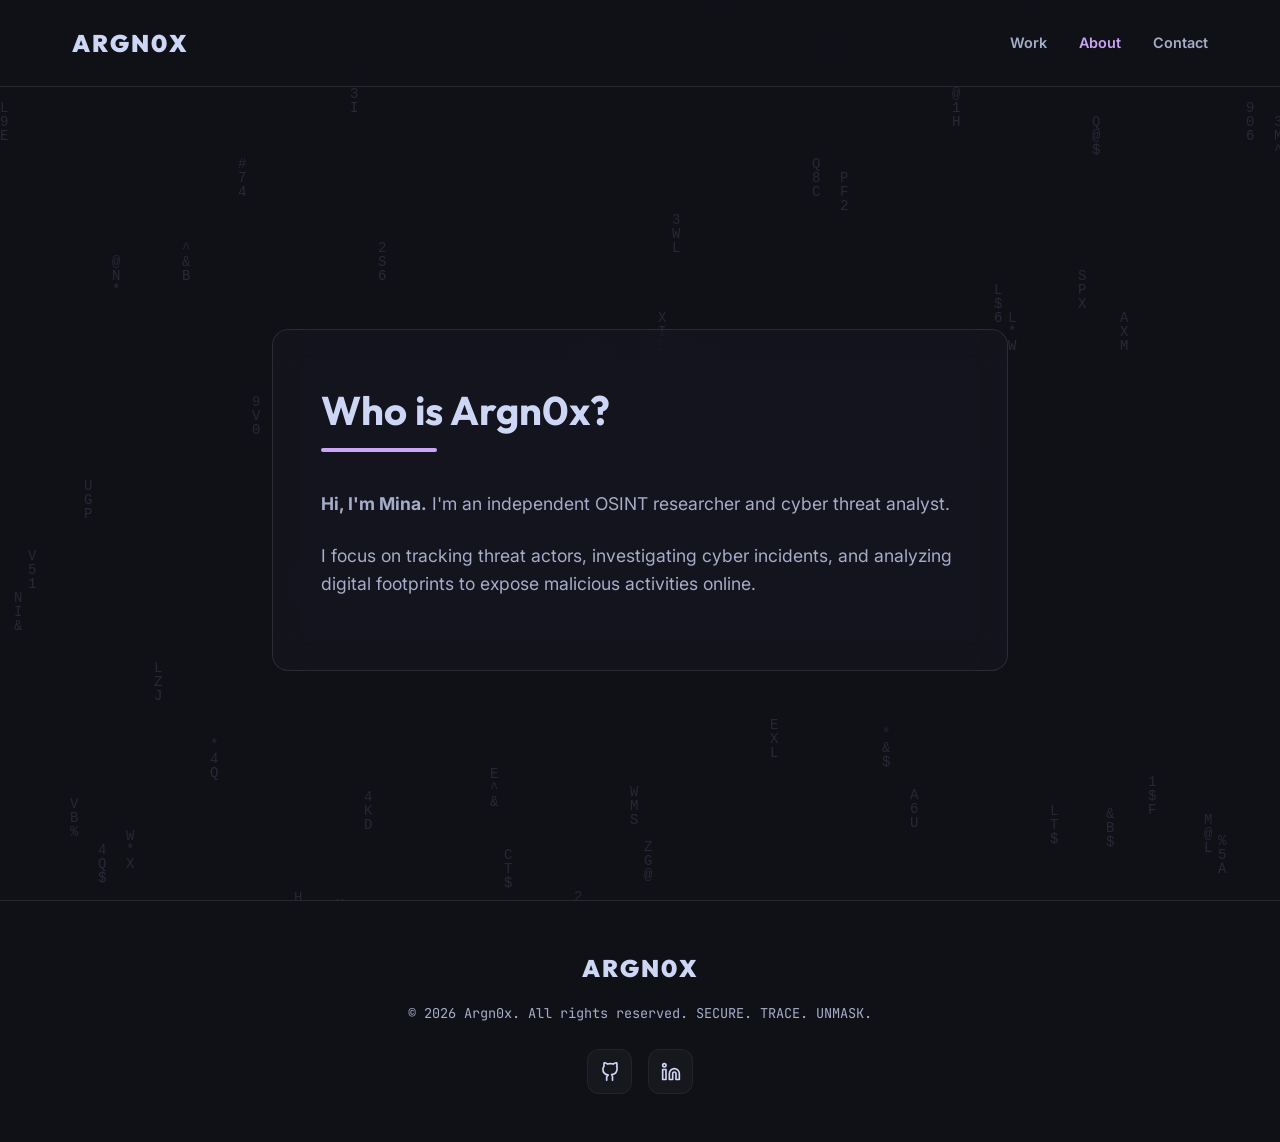
==== about.html @ 01303c82 "Initial commit for Argn0x Portfolio" ====
<!DOCTYPE html>
<html lang="en">
<head>
  <meta charset="UTF-8">
  <meta name="viewport" content="width=device-width, initial-scale=1.0">
  <title>About | Argn0x</title>
  
  <link rel="preconnect" href="https://fonts.googleapis.com">
  <link rel="preconnect" href="https://fonts.gstatic.com" crossorigin>
  <link href="https://fonts.googleapis.com/css2?family=Inter:wght@300;400;600;800&family=JetBrains+Mono:wght@400;700&family=Outfit:wght@400;700;900&display=swap" rel="stylesheet">
  
  <link rel="stylesheet" href="styles.css">
</head>
<body>
  <!-- Abstract Canvas Background -->
  <canvas id="matrix-canvas"></canvas>
  
  <nav class="navbar">
    <div class="nav-container">
      <div class="logo"><a href="index.html" style="text-decoration:none;"><span class="glitch" data-text="Argn0x">Argn0x</span></a></div>
      <ul class="nav-links">
        <li><a href="index.html#work">Work</a></li>
        <li><a href="about.html" style="color: var(--accent);">About</a></li>
        <li><a href="contact.html">Contact</a></li>
      </ul>
    </div>
  </nav>

  <section class="about" style="min-height: 100vh; display: flex; align-items: center; padding-top: 100px;">
    <div class="section-container" style="max-width: 800px; margin: 0 auto;">
      <div class="about-text glass-panel">
        <h2 class="section-title">Who is Argn0x?</h2>
        <p><strong>Hi, I'm Mina.</strong> I'm an independent OSINT researcher and cyber threat analyst.</p>
        <p>I focus on tracking threat actors, investigating cyber incidents, and analyzing digital footprints to expose malicious activities online.</p>
      </div>
    </div>
  </section>

  <footer>
    <div class="footer-content">
      <div class="logo"><span class="glitch" data-text="Argn0x">Argn0x</span></div>
      <p>&copy; 2026 Argn0x. All rights reserved. SECURE. TRACE. UNMASK.</p>
      <div class="social-links">
        <a href="https://github.com/argn0x" target="_blank" aria-label="GitHub">
          <svg xmlns="http://www.w3.org/2000/svg" width="24" height="24" viewBox="0 0 24 24" fill="none" stroke="currentColor" stroke-width="2" stroke-linecap="round" stroke-linejoin="round"><path d="M15 22v-4a4.8 4.8 0 0 0-1-3.02c3.14-.35 6.44-1.54 6.44-7A5.44 5.44 0 0 0 20 4.77 5.07 5.07 0 0 0 19.91 1S18.73.65 16 2.48a13.38 13.38 0 0 0-7 0C6.27.65 5.09 1 5.09 1A5.07 5.07 0 0 0 5 4.77a5.44 5.44 0 0 0-1.5 3.78c0 5.42 3.3 6.61 6.44 7A4.8 4.8 0 0 0 8 18v4"></path></svg>
        </a>
        <a href="https://www.linkedin.com/in/argn0x/" target="_blank" aria-label="LinkedIn">
          <svg xmlns="http://www.w3.org/2000/svg" width="24" height="24" viewBox="0 0 24 24" fill="none" stroke="currentColor" stroke-width="2" stroke-linecap="round" stroke-linejoin="round"><path d="M16 8a6 6 0 0 1 6 6v7h-4v-7a2 2 0 0 0-2-2 2 2 0 0 0-2 2v7h-4v-7a6 6 0 0 1 6-6z"></path><rect x="2" y="9" width="4" height="12"></rect><circle cx="4" cy="4" r="2"></circle></svg>
        </a>
      </div>
    </div>
  </footer>
  <script src="script.js"></script>
</body>
</html>
---- styles.css ----
:root {
  --bg: #111118;
  --surface: #1e1e2e;
  --surface-2: #313244;
  --surface-glow: rgba(198, 160, 246, 0.05);
  --border: rgba(255, 255, 255, 0.1);
  --border-hover: rgba(203, 166, 247, 0.5);
  
  --text: #cdd6f4;
  --text-muted: #a6adc8;
  --accent: #cba6f7;
  --accent-2: #89b4fa;
  --neon-glow: 0 0 15px rgba(203, 166, 247, 0.4);
}

* {
  margin: 0;
  padding: 0;
  box-sizing: border-box;
}

html {
  scroll-behavior: smooth;
}

body {
  background-color: var(--bg);
  color: var(--text);
  font-family: 'Inter', sans-serif;
  line-height: 1.6;
  overflow-x: hidden;
}

/* Background Canvas */
#matrix-canvas {
  position: fixed;
  top: 0;
  left: 0;
  width: 100vw;
  height: 100vh;
  z-index: -1;
  opacity: 0.15;
}

/* Typography */
h1, h2, h3, .glitch {
  font-family: 'Outfit', sans-serif;
}

/* Nav */
.navbar {
  position: fixed;
  top: 0;
  width: 100%;
  padding: 1.5rem 0;
  background: rgba(17, 17, 24, 0.8);
  backdrop-filter: blur(12px);
  -webkit-backdrop-filter: blur(12px);
  border-bottom: 1px solid var(--border);
  z-index: 100;
}

.nav-container {
  max-width: 1200px;
  margin: 0 auto;
  display: flex;
  justify-content: space-between;
  align-items: center;
  padding: 0 2rem;
}

.logo .glitch {
  font-size: 1.5rem;
  font-weight: 900;
  color: var(--text);
  position: relative;
  letter-spacing: 2px;
  text-transform: uppercase;
}

.nav-links {
  list-style: none;
  display: flex;
  gap: 2rem;
}

.nav-links a {
  color: var(--text-muted);
  text-decoration: none;
  font-weight: 600;
  font-size: 0.9rem;
  transition: color 0.3s ease;
}

.nav-links a:hover {
  color: var(--accent);
}

/* Hero */
.hero {
  min-height: 100vh;
  display: flex;
  align-items: center;
  justify-content: center;
  text-align: center;
  padding: 0 2rem;
  position: relative;
}

.hero-content {
  max-width: 800px;
  animation: fadeUp 1s cubic-bezier(0.16, 1, 0.3, 1) forwards;
}

.badge {
  display: inline-block;
  padding: 0.4rem 1rem;
  background: rgba(137, 180, 250, 0.1);
  color: var(--accent-2);
  border: 1px solid rgba(137, 180, 250, 0.2);
  border-radius: 50px;
  font-family: 'JetBrains Mono', monospace;
  font-size: 0.8rem;
  margin-bottom: 2rem;
  letter-spacing: 1px;
}

.hero-title {
  font-size: 5rem;
  line-height: 1.1;
  margin-bottom: 1rem;
  letter-spacing: -2px;
}

.gradient-text {
  background: linear-gradient(135deg, #cba6f7, #89b4fa);
  -webkit-background-clip: text;
  background-clip: text;
  -webkit-text-fill-color: transparent;
  display: inline-block;
  padding-bottom: 0.15em;
  margin-bottom: -0.15em;
  filter: drop-shadow(0 0 20px rgba(203, 166, 247, 0.3));
}

.hero-subtitle {
  font-size: 1.5rem;
  color: var(--text);
  margin-bottom: 1.5rem;
  font-weight: 400;
}

.hero-description {
  color: var(--text-muted);
  font-size: 1.1rem;
  max-width: 600px;
  margin: 0 auto 3rem;
}

.hero-buttons {
  display: flex;
  gap: 1rem;
  justify-content: center;
}

/* Buttons */
.btn {
  padding: 0.8rem 2rem;
  border-radius: 8px;
  font-weight: 600;
  text-decoration: none;
  transition: all 0.3s ease;
  font-family: 'Inter', sans-serif;
  cursor: pointer;
  border: none;
  font-size: 1rem;
}

.btn-primary {
  background: var(--text);
  color: var(--bg);
  box-shadow: 0 4px 14px rgba(255, 255, 255, 0.1);
}

.btn-primary:hover {
  background: var(--accent);
  box-shadow: var(--neon-glow);
  transform: translateY(-2px);
}

.btn-secondary {
  background: rgba(255,255,255,0.05);
  color: var(--text);
  border: 1px solid var(--border);
}

.btn-secondary:hover {
  background: rgba(255,255,255,0.1);
  border-color: var(--text-muted);
}

.w-100 { width: 100%; }

/* Sections */
.section-container {
  max-width: 1200px;
  margin: 0 auto;
  padding: 6rem 2rem;
}

.section-title {
  font-size: 2.5rem;
  margin-bottom: 3rem;
  position: relative;
  display: inline-block;
}

.section-title::after {
  content: '';
  position: absolute;
  bottom: -10px;
  left: 0;
  width: 40%;
  height: 4px;
  background: var(--accent);
  border-radius: 2px;
}

/* Grid & Cards */
.grid {
  display: grid;
  grid-template-columns: repeat(auto-fit, minmax(350px, 1fr));
  gap: 2rem;
}

.card {
  position: relative;
  background: rgba(30, 30, 46, 0.4);
  border: 1px solid var(--border);
  border-radius: 16px;
  padding: 2.5rem;
  text-decoration: none;
  color: var(--text);
  transition: all 0.4s cubic-bezier(0.16, 1, 0.3, 1);
  overflow: hidden;
  backdrop-filter: blur(10px);
  display: flex;
  flex-direction: column;
}

.card-glow {
  position: absolute;
  top: 0;
  left: 0;
  width: 100%;
  height: 100%;
  background: radial-gradient(circle at 50% 0%, rgba(203, 166, 247, 0.1), transparent 70%);
  opacity: 0;
  transition: opacity 0.4s;
  pointer-events: none;
}

.card:hover {
  transform: translateY(-5px);
  border-color: var(--border-hover);
  box-shadow: 0 10px 30px rgba(0,0,0,0.5);
}

.card:hover .card-glow {
  opacity: 1;
}

.card-tag {
  font-family: 'JetBrains Mono', monospace;
  font-size: 0.75rem;
  color: var(--accent-2);
  margin-bottom: 1rem;
  text-transform: uppercase;
  letter-spacing: 1px;
}

.card-title {
  font-size: 1.5rem;
  margin-bottom: 1rem;
  line-height: 1.3;
}

.card-desc {
  color: var(--text-muted);
  font-size: 0.95rem;
  margin-bottom: 2rem;
  flex-grow: 1;
}

.card-link {
  font-weight: 600;
  color: var(--accent);
  display: flex;
  align-items: center;
  gap: 0.5rem;
  font-size: 0.9rem;
  transition: gap 0.3s;
}

.card:hover .card-link {
  gap: 0.8rem;
}

/* About / Contact Grid */
.about-grid {
  display: grid;
  grid-template-columns: 1fr 1fr;
  gap: 3rem;
}

.glass-panel {
  background: rgba(30, 30, 46, 0.3);
  border: 1px solid var(--border);
  border-radius: 16px;
  padding: 3rem;
  backdrop-filter: blur(16px);
}

.about-text p {
  color: var(--text-muted);
  margin-bottom: 1.5rem;
  font-size: 1.1rem;
}

.stats {
  display: flex;
  gap: 2rem;
  margin-top: 3rem;
}

.stat-value {
  display: block;
  font-family: 'Outfit', sans-serif;
  font-size: 2.5rem;
  font-weight: 900;
  color: var(--accent);
  line-height: 1;
}

.stat-label {
  font-size: 0.8rem;
  color: var(--text-muted);
  text-transform: uppercase;
  letter-spacing: 1px;
}

/* Form */
.contact-card h3 {
  font-size: 1.8rem;
  margin-bottom: 0.5rem;
}

.contact-card p {
  color: var(--text-muted);
  margin-bottom: 2rem;
  font-size: 0.9rem;
}

.input-group {
  margin-bottom: 1.5rem;
}

.input-group label {
  display: block;
  margin-bottom: 0.5rem;
  font-size: 0.85rem;
  color: var(--text-muted);
  font-weight: 600;
}

.input-group input, .input-group textarea {
  width: 100%;
  padding: 1rem;
  background: rgba(17, 17, 24, 0.5);
  border: 1px solid var(--border);
  border-radius: 8px;
  color: var(--text);
  font-family: 'Inter', sans-serif;
  transition: all 0.3s;
}

.input-group input:focus, .input-group textarea:focus {
  outline: none;
  border-color: var(--accent);
  box-shadow: 0 0 0 2px rgba(203, 166, 247, 0.2);
}

/* Footer */
footer {
  border-top: 1px solid var(--border);
  padding: 3rem 2rem;
  text-align: center;
  background: rgba(17, 17, 24, 0.8);
}

footer .logo {
  margin-bottom: 1rem;
}

footer p {
  color: var(--text-muted);
  font-size: 0.85rem;
  font-family: 'JetBrains Mono', monospace;
  margin-bottom: 1rem;
}

.social-links {
  display: flex;
  justify-content: center;
  gap: 1rem;
  margin-top: 1.5rem;
}

.social-links a {
  color: var(--text);
  background: rgba(255, 255, 255, 0.03);
  width: 45px;
  height: 45px;
  border-radius: 12px;
  display: flex;
  align-items: center;
  justify-content: center;
  transition: all 0.3s ease;
  border: 1px solid rgba(255, 255, 255, 0.05);
}

.social-links a svg {
  width: 20px;
  height: 20px;
}

.social-links a:hover {
  background: rgba(255, 255, 255, 0.1);
  transform: translateY(-3px);
  border-color: rgba(255, 255, 255, 0.15);
  box-shadow: 0 5px 15px rgba(0, 0, 0, 0.3);
}

/* Animations */
@keyframes fadeUp {
  from { opacity: 0; transform: translateY(30px); }
  to { opacity: 1; transform: translateY(0); }
}

/* Responsive */
@media (max-width: 900px) {
  .hero-title { font-size: 3.5rem; }
  .about-grid { grid-template-columns: 1fr; }
}

@media (max-width: 600px) {
  .nav-links { display: none; }
  .hero-title { font-size: 2.8rem; }
  .hero-buttons { flex-direction: column; }
  .grid { grid-template-columns: 1fr; }
  .glass-panel { padding: 2rem; }
}
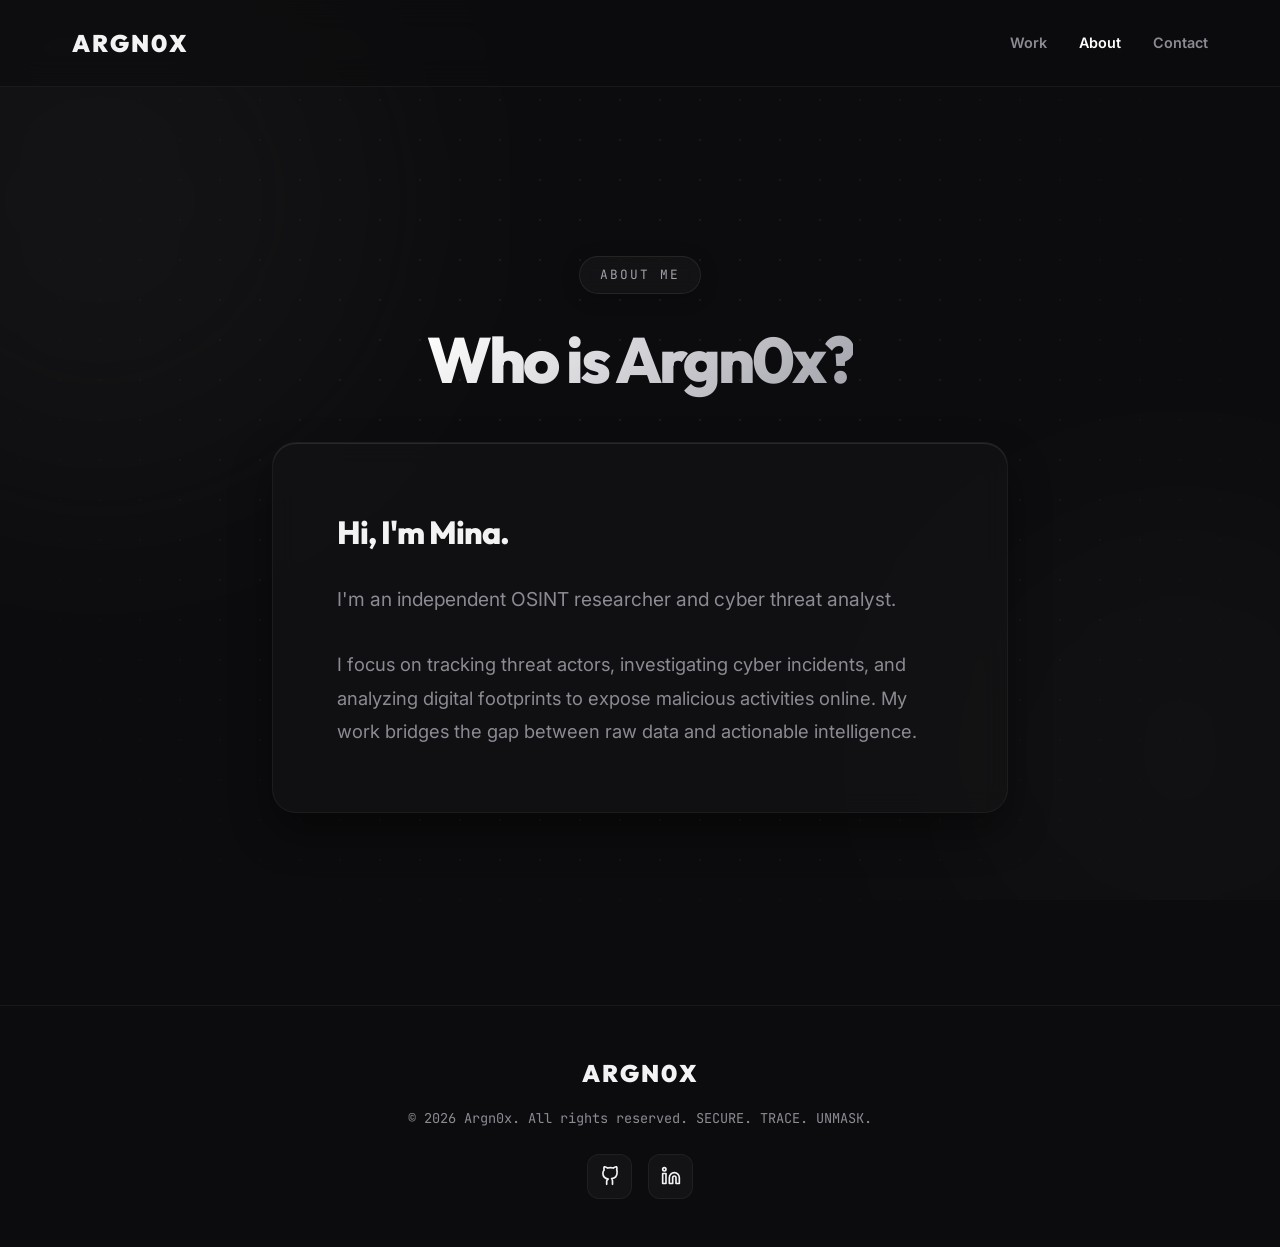
==== commit 12ef1578: "Initial commit for Argn0x Portfolio" ====
--- a/about.html
+++ b/about.html
@@ -12,12 +12,16 @@
   <link rel="stylesheet" href="styles.css">
 </head>
 <body>
-  <!-- Abstract Canvas Background -->
-  <canvas id="matrix-canvas"></canvas>
+  <!-- Premium Ambient Background -->
+  <div class="ambient-bg">
+    <div class="glow-orb orb-1"></div>
+    <div class="glow-orb orb-2"></div>
+  </div>
+  <div class="bg-grid"></div>
   
   <nav class="navbar">
     <div class="nav-container">
-      <div class="logo"><a href="index.html" style="text-decoration:none;"><span class="glitch" data-text="Argn0x">Argn0x</span></a></div>
+      <div class="logo"><a href="index.html" style="text-decoration:none;"><span class="logo-text">Argn0x</span></a></div>
       <ul class="nav-links">
         <li><a href="index.html#work">Work</a></li>
         <li><a href="about.html" style="color: var(--accent);">About</a></li>
@@ -26,19 +30,25 @@
     </div>
   </nav>
 
-  <section class="about" style="min-height: 100vh; display: flex; align-items: center; padding-top: 100px;">
-    <div class="section-container" style="max-width: 800px; margin: 0 auto;">
-      <div class="about-text glass-panel">
-        <h2 class="section-title">Who is Argn0x?</h2>
-        <p><strong>Hi, I'm Mina.</strong> I'm an independent OSINT researcher and cyber threat analyst.</p>
-        <p>I focus on tracking threat actors, investigating cyber incidents, and analyzing digital footprints to expose malicious activities online.</p>
+  <section class="about-hero" style="padding: 160px 2rem 6rem; display: flex; justify-content: center;">
+    <div class="section-container" style="max-width: 800px; width: 100%; text-align: center;">
+      <div class="badge" style="margin-bottom: 2rem;">ABOUT ME</div>
+      <h1 class="hero-title" style="font-size: 4rem; margin-bottom: 3rem;"><span class="gradient-text">Who is Argn0x?</span></h1>
+      <div class="card" style="text-align: left; padding: 4rem; border-radius: 24px; box-shadow: 0 20px 40px rgba(0,0,0,0.4), inset 0 1px 0 rgba(255,255,255,0.1);">
+        <h3 style="font-size: 2rem; margin-bottom: 1.5rem; color: var(--text); font-weight: 800; letter-spacing: -1px;">Hi, I'm Mina.</h3>
+        <p style="font-size: 1.2rem; color: var(--text-muted); margin-bottom: 2rem; line-height: 1.8;">
+          I'm an independent OSINT researcher and cyber threat analyst.
+        </p>
+        <p style="font-size: 1.15rem; color: var(--text-muted); line-height: 1.8;">
+          I focus on tracking threat actors, investigating cyber incidents, and analyzing digital footprints to expose malicious activities online. My work bridges the gap between raw data and actionable intelligence.
+        </p>
       </div>
     </div>
   </section>
 
   <footer>
     <div class="footer-content">
-      <div class="logo"><span class="glitch" data-text="Argn0x">Argn0x</span></div>
+      <div class="logo"><span class="logo-text">Argn0x</span></div>
       <p>&copy; 2026 Argn0x. All rights reserved. SECURE. TRACE. UNMASK.</p>
       <div class="social-links">
         <a href="https://github.com/argn0x" target="_blank" aria-label="GitHub">
--- a/styles.css
+++ b/styles.css
@@ -1,16 +1,16 @@
 :root {
-  --bg: #111118;
-  --surface: #1e1e2e;
-  --surface-2: #313244;
-  --surface-glow: rgba(198, 160, 246, 0.05);
-  --border: rgba(255, 255, 255, 0.1);
-  --border-hover: rgba(203, 166, 247, 0.5);
+  --bg: #0c0c0e;
+  --surface: #141417;
+  --surface-2: #1a1a1e;
+  --surface-glow: rgba(255, 255, 255, 0.03);
+  --border: #26262a;
+  --border-hover: #3e3e44;
   
-  --text: #cdd6f4;
-  --text-muted: #a6adc8;
-  --accent: #cba6f7;
-  --accent-2: #89b4fa;
-  --neon-glow: 0 0 15px rgba(203, 166, 247, 0.4);
+  --text: #f3f3f4;
+  --text-muted: #8b8b93;
+  --accent: #ffffff;
+  --accent-2: #a1a1aa;
+  --neon-glow: 0 4px 14px rgba(255, 255, 255, 0.1);
 }
 
 * {
@@ -31,19 +31,68 @@
   overflow-x: hidden;
 }
 
-/* Background Canvas */
-#matrix-canvas {
+/* Ambient Background Elements */
+.ambient-bg {
+  position: fixed;
+  top: 0;
+  left: 0;
+  width: 100vw;
+  height: 100vh;
+  z-index: -2;
+  overflow: hidden;
+  background: var(--bg);
+}
+
+.glow-orb {
+  position: absolute;
+  border-radius: 50%;
+  filter: blur(120px);
+  opacity: 0.4;
+  animation: float 20s infinite ease-in-out alternate;
+}
+
+.orb-1 {
+  width: 600px;
+  height: 600px;
+  background: rgba(161, 161, 170, 0.12);
+  top: -100px;
+  left: -200px;
+}
+
+.orb-2 {
+  width: 500px;
+  height: 500px;
+  background: rgba(255, 255, 255, 0.06);
+  bottom: -100px;
+  right: -150px;
+  animation-delay: -10s;
+}
+
+.bg-grid {
   position: fixed;
   top: 0;
   left: 0;
   width: 100vw;
   height: 100vh;
   z-index: -1;
-  opacity: 0.15;
-}
+  background-image: radial-gradient(rgba(255, 255, 255, 0.1) 1px, transparent 1px);
+  background-size: 40px 40px;
+  opacity: 0.6;
+  mask-image: radial-gradient(circle at center, black 30%, transparent 90%);
+  -webkit-mask-image: radial-gradient(circle at center, black 30%, transparent 90%);
+  pointer-events: none;
+}
+
+@keyframes float {
+  0% { transform: translate(0, 0) scale(1); }
+  50% { transform: translate(3%, 5%) scale(1.05); }
+  100% { transform: translate(-3%, -2%) scale(0.95); }
+}
+
+
 
 /* Typography */
-h1, h2, h3, .glitch {
+h1, h2, h3, .logo-text {
   font-family: 'Outfit', sans-serif;
 }
 
@@ -53,10 +102,10 @@
   top: 0;
   width: 100%;
   padding: 1.5rem 0;
-  background: rgba(17, 17, 24, 0.8);
-  backdrop-filter: blur(12px);
-  -webkit-backdrop-filter: blur(12px);
-  border-bottom: 1px solid var(--border);
+  background: rgba(12, 12, 14, 0.6);
+  backdrop-filter: blur(16px);
+  -webkit-backdrop-filter: blur(16px);
+  border-bottom: 1px solid rgba(255, 255, 255, 0.05);
   z-index: 100;
 }
 
@@ -69,7 +118,7 @@
   padding: 0 2rem;
 }
 
-.logo .glitch {
+.logo .logo-text {
   font-size: 1.5rem;
   font-weight: 900;
   color: var(--text);
@@ -113,34 +162,37 @@
 }
 
 .badge {
-  display: inline-block;
-  padding: 0.4rem 1rem;
-  background: rgba(137, 180, 250, 0.1);
+  display: inline-flex;
+  align-items: center;
+  padding: 0.5rem 1.25rem;
+  background: rgba(255, 255, 255, 0.03);
   color: var(--accent-2);
-  border: 1px solid rgba(137, 180, 250, 0.2);
+  border: 1px solid rgba(255, 255, 255, 0.08);
   border-radius: 50px;
   font-family: 'JetBrains Mono', monospace;
   font-size: 0.8rem;
   margin-bottom: 2rem;
-  letter-spacing: 1px;
+  letter-spacing: 2px;
+  backdrop-filter: blur(8px);
+  box-shadow: 0 4px 20px rgba(0, 0, 0, 0.2);
 }
 
 .hero-title {
-  font-size: 5rem;
-  line-height: 1.1;
-  margin-bottom: 1rem;
-  letter-spacing: -2px;
+  font-size: 6.5rem;
+  line-height: 1.05;
+  margin-bottom: 1.5rem;
+  letter-spacing: -3px;
+  font-weight: 800;
 }
 
 .gradient-text {
-  background: linear-gradient(135deg, #cba6f7, #89b4fa);
+  background: linear-gradient(135deg, #ffffff, #a1a1aa);
   -webkit-background-clip: text;
   background-clip: text;
   -webkit-text-fill-color: transparent;
   display: inline-block;
   padding-bottom: 0.15em;
   margin-bottom: -0.15em;
-  filter: drop-shadow(0 0 20px rgba(203, 166, 247, 0.3));
 }
 
 .hero-subtitle {
@@ -179,12 +231,12 @@
 .btn-primary {
   background: var(--text);
   color: var(--bg);
-  box-shadow: 0 4px 14px rgba(255, 255, 255, 0.1);
+  box-shadow: 0 8px 24px rgba(255, 255, 255, 0.15);
 }
 
 .btn-primary:hover {
-  background: var(--accent);
-  box-shadow: var(--neon-glow);
+  background: #ffffff;
+  box-shadow: 0 12px 32px rgba(255, 255, 255, 0.25);
   transform: translateY(-2px);
 }
 
@@ -235,17 +287,19 @@
 
 .card {
   position: relative;
-  background: rgba(30, 30, 46, 0.4);
-  border: 1px solid var(--border);
-  border-radius: 16px;
+  background: rgba(20, 20, 23, 0.6);
+  border: 1px solid rgba(255, 255, 255, 0.05);
+  border-radius: 20px;
   padding: 2.5rem;
   text-decoration: none;
   color: var(--text);
   transition: all 0.4s cubic-bezier(0.16, 1, 0.3, 1);
   overflow: hidden;
-  backdrop-filter: blur(10px);
+  backdrop-filter: blur(12px);
+  -webkit-backdrop-filter: blur(12px);
   display: flex;
   flex-direction: column;
+  box-shadow: 0 4px 24px rgba(0, 0, 0, 0.2), inset 0 1px 0 rgba(255, 255, 255, 0.1);
 }
 
 .card-glow {
@@ -254,7 +308,7 @@
   left: 0;
   width: 100%;
   height: 100%;
-  background: radial-gradient(circle at 50% 0%, rgba(203, 166, 247, 0.1), transparent 70%);
+  background: radial-gradient(circle at 50% 0%, rgba(255, 255, 255, 0.06), transparent 70%);
   opacity: 0;
   transition: opacity 0.4s;
   pointer-events: none;
@@ -392,10 +446,10 @@
 
 /* Footer */
 footer {
-  border-top: 1px solid var(--border);
+  border-top: 1px solid rgba(255, 255, 255, 0.05);
   padding: 3rem 2rem;
   text-align: center;
-  background: rgba(17, 17, 24, 0.8);
+  background: transparent;
 }
 
 footer .logo {
